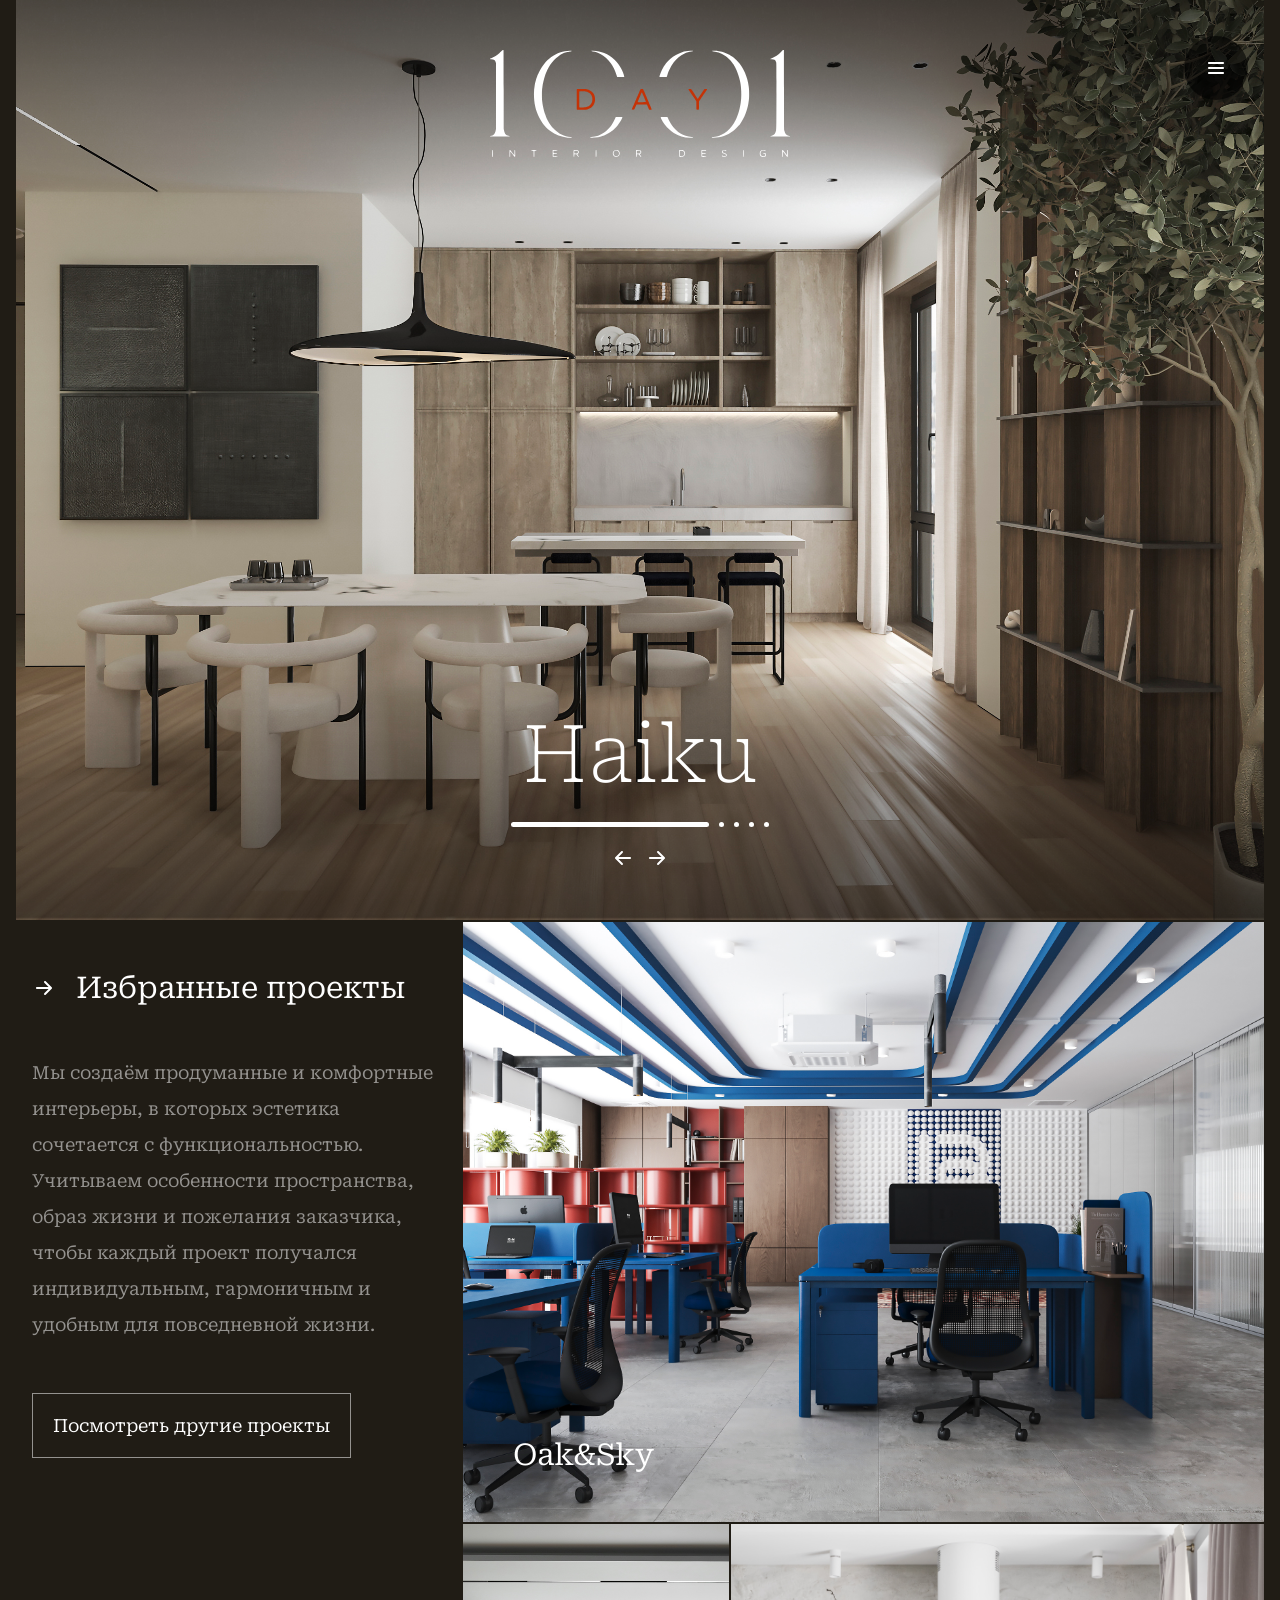
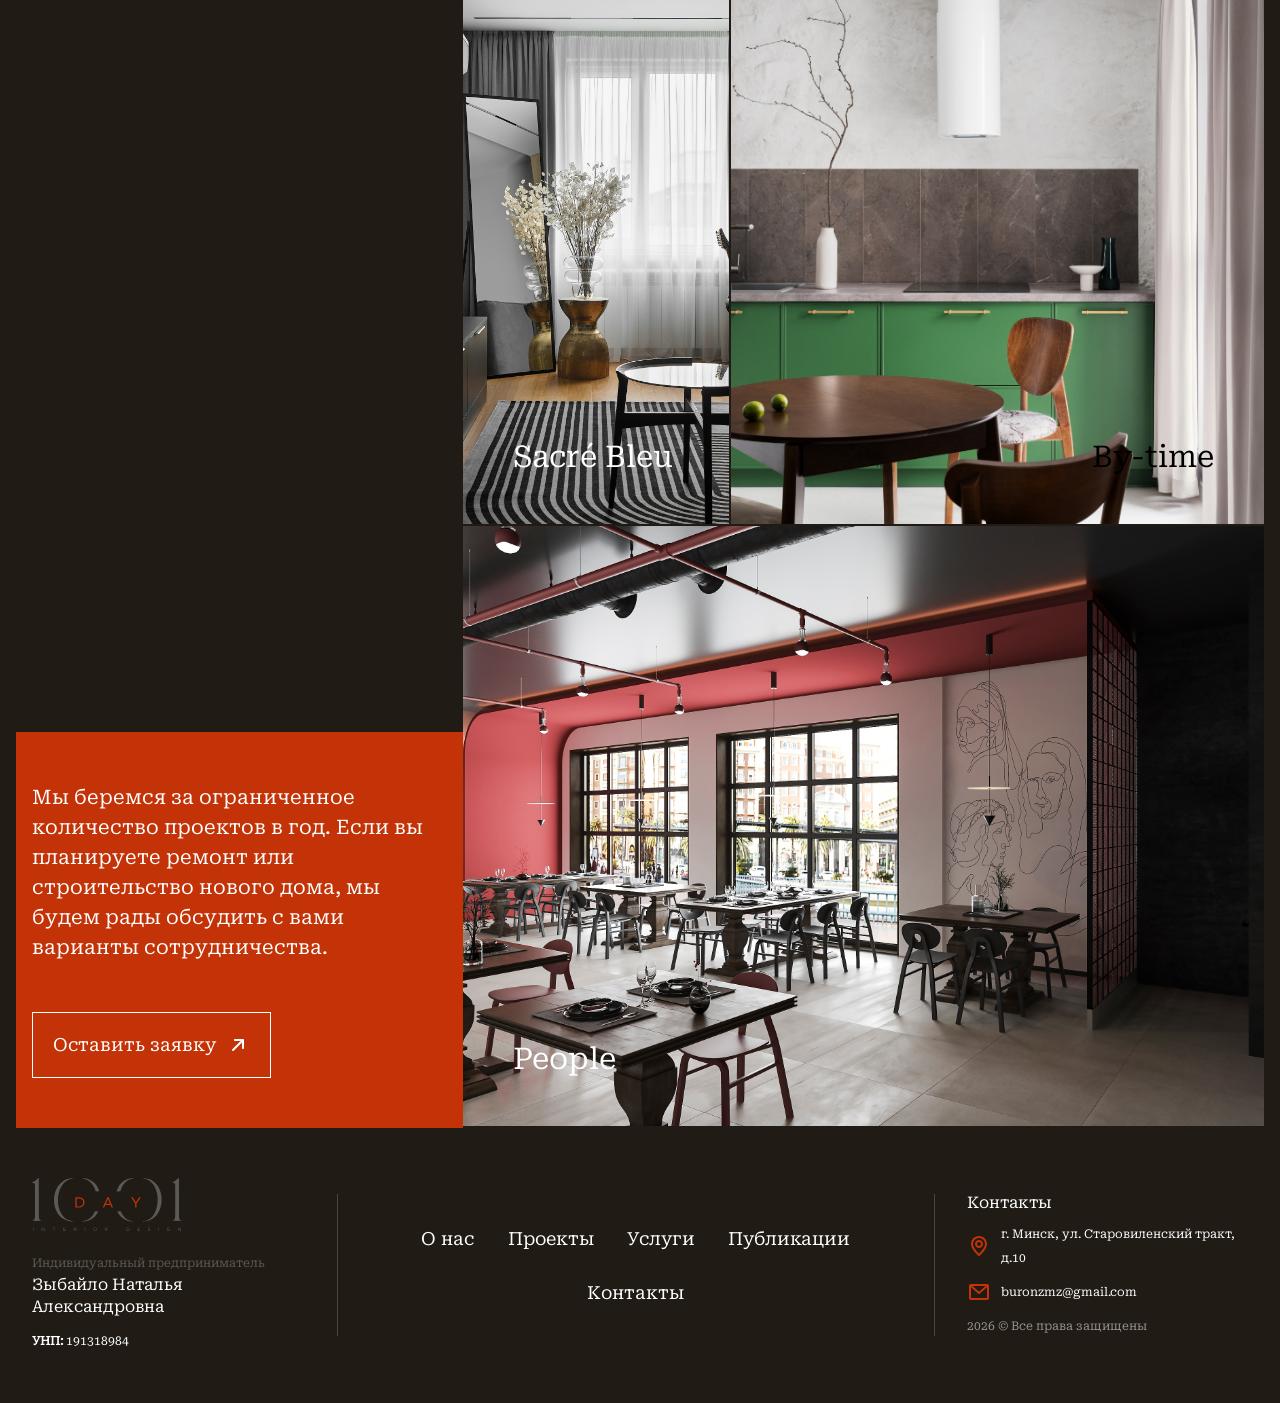
==== index.html @ 86888568 "first commit" ====
<!doctype html>
<html lang="ru">
  <head>
    <meta charset="UTF-8">
    <meta name="viewport" content="width=device-width, initial-scale=1">
    <meta name="description" content="1001 DAY — студия дизайна интерьеров. Продуманные и комфортные пространства.">
    <title>
      1001 DAY — Дизайн интерьеров
    </title>
    <link rel="stylesheet" href="assets/vendor/swiper-bundle.min.css">
    <link rel="stylesheet" href="styles.css">
    <script src="assets/vendor/swiper-bundle.min.js" defer>
    </script>
    <script src="script.js" defer>
    </script>
  </head>
  <body>
    <div class="page page--home" id="top">
      <header class="site-header site-header--home">
        <a class="site-header__logo" href="#top" aria-label="1001 DAY — главная">
          <img src="assets/icons/logo.svg" alt="1001 DAY">
        </a>
        <button class="site-header__menu" type="button" data-open="menu-dialog" aria-label="Открыть меню" aria-controls="menu-dialog" aria-expanded="false">
          <img src="assets/icons/menu.svg" alt="">
        </button>
      </header>
      <main class="home-content">
        <section class="hero swiper" aria-label="Проекты студии">
          <div class="hero__slides swiper-wrapper">
            <div class="hero__slide swiper-slide">
              <img class="hero__image" src="assets/images/haiku.png" alt="Haiku — интерьер кухни и столовой">
              <h1 class="hero__title">
                <a href="project.html">
                  Haiku
                </a>
              </h1>
            </div>
            <div class="hero__slide swiper-slide">
              <img class="hero__image" src="assets/images/oak-sky.png" alt="Oak&amp;Sky — офис с синими рабочими столами">
              <h2 class="hero__title">
                <a href="project.html">
                  Oak&amp;Sky
                </a>
              </h2>
            </div>
            <div class="hero__slide swiper-slide">
              <img class="hero__image" src="assets/images/sacre-bleu.png" alt="Sacré Bleu — интерьер гостиной">
              <h2 class="hero__title">
                <a href="project.html">
                  Sacré Bleu
                </a>
              </h2>
            </div>
            <div class="hero__slide swiper-slide">
              <img class="hero__image" src="assets/images/by-time.png" alt="By-time — кухня с зелеными фасадами">
              <h2 class="hero__title">
                <a href="project.html">
                  By-time
                </a>
              </h2>
            </div>
            <div class="hero__slide swiper-slide">
              <img class="hero__image" src="assets/images/people.png" alt="People — интерьер ресторана">
              <h2 class="hero__title">
                <a href="project.html">
                  People
                </a>
              </h2>
            </div>
          </div>
          <div class="hero__controls">
            <div class="hero__pagination">
            </div>
            <div class="hero__arrows">
              <button class="hero__previous" aria-label="Предыдущий слайд">
                <img src="assets/icons/arrow-prev.svg" alt="">
              </button>
              <button class="hero__next" aria-label="Следующий слайд">
                <img src="assets/icons/arrow-right.svg" alt="">
              </button>
            </div>
          </div>
        </section>
        <section class="projects" id="projects" aria-labelledby="projects-title">
          <div class="projects__intro" id="about">
            <h2 class="projects__heading" id="projects-title">
              <img src="assets/icons/arrow-right.svg" alt="">
              Избранные проекты
            </h2>
            <p class="projects__description">
              Мы создаём продуманные и комфортные интерьеры, в которых эстетика сочетается с функциональностью. Учитываем особенности пространства, образ жизни и пожелания заказчика, чтобы каждый проект получался индивидуальным, гармоничным и удобным для повседневной жизни.
            </p>
            <a class="button button--muted" href="projects.html">
              Посмотреть другие проекты
            </a>
          </div>
          <div class="projects__gallery" id="project-gallery">
            <a class="project project--oak" href="project.html">
              <img class="project__image" src="assets/images/oak-sky.png" alt="Офис Oak&amp;Sky" loading="lazy">
              <h3 class="project__name">
                Oak&amp;Sky
              </h3>
            </a>
            <a class="project project--sacre" href="project.html">
              <img class="project__image" src="assets/images/sacre-bleu.png" alt="Гостиная Sacré Bleu" loading="lazy">
              <h3 class="project__name">
                Sacré Bleu
              </h3>
            </a>
            <a class="project project--by" href="project.html">
              <img class="project__image" src="assets/images/by-time.png" alt="Кухня By-time" loading="lazy">
              <h3 class="project__name project__name--dark">
                By-time
              </h3>
            </a>
            <a class="project project--people" href="project.html">
              <img class="project__image" src="assets/images/people.png" alt="Ресторан People" loading="lazy">
              <h3 class="project__name">
                People
              </h3>
            </a>
          </div>
          <div class="projects__contact" id="services">
            <p>
              Мы беремся за ограниченное количество проектов в год. Если вы планируете ремонт или строительство нового дома, мы будем рады обсудить с вами варианты сотрудничества.
            </p>
            <button class="button" type="button" data-open="request-dialog">
              Оставить заявку
              <img src="assets/icons/arrow-up.svg" alt="">
            </button>
          </div>
        </section>
      </main>
      <footer class="footer" id="contacts">
        <div class="footer__company">
          <a class="footer__logo" href="#top">
            <img src="assets/icons/logo-footer.svg" alt="1001 DAY">
          </a>
          <p class="footer__legal">
            <span>
              Индивидуальный предприниматель
            </span>
            <br>
            Зыбайло Наталья Александровна
          </p>
          <p class="footer__tax">
            <strong>
              УНП:
            </strong>
            191318984
          </p>
        </div>
        <img class="footer__divider" src="assets/icons/divider.svg" alt="">
        <nav class="footer__navigation" aria-label="Навигация в подвале">
          <a href="about.html">
            О нас
          </a>
          <a href="projects.html">
            Проекты
          </a>
          <a href="services.html">
            Услуги
          </a>
          <a href="publications.html">
            Публикации
          </a>
          <a href="contacts.html">
            Контакты
          </a>
        </nav>
        <img class="footer__divider" src="assets/icons/divider.svg" alt="">
        <div class="footer__contacts">
          <p>
            Контакты
          </p>
          <p class="footer__detail">
            <img src="assets/icons/location.svg" alt="">
            г. Минск, ул. Старовиленский тракт, д.10
          </p>
          <a class="footer__detail" href="mailto:buronzmz@gmail.com">
            <img src="assets/icons/email.svg" alt="">
            buronzmz@gmail.com
          </a>
          <p class="footer__copyright">
            2026 © Все права защищены
          </p>
        </div>
      </footer>
    </div>
    <dialog class="menu" id="menu-dialog" aria-label="Меню">
      <button class="dialog-close" type="button" data-close aria-label="Закрыть меню">
        <img src="assets/icons/close.svg" alt="">
      </button>
      <nav class="menu__navigation">
        <a href="about.html">
          О нас
        </a>
        <a href="projects.html">
          Проекты
        </a>
        <a href="services.html">
          Услуги
        </a>
        <a href="publications.html">
          Публикации
        </a>
        <a href="contacts.html">
          Контакты
        </a>
      </nav>
    </dialog>
    <dialog class="request" id="request-dialog" aria-labelledby="request-title">
      <button class="dialog-close" type="button" data-close aria-label="Закрыть заявку">
        <img src="assets/icons/close.svg" alt="">
      </button>
      <h2 class="request__title" id="request-title">
        Заявка на дизайн
      </h2>
      <form class="request__form">
        <label class="request__field">
          Ваше имя
          <input name="name" placeholder="Иван" autocomplete="name" required>
        </label>
        <label class="request__field">
          Ваш телефон
          <input type="tel" name="phone" placeholder="+ 375 ___ - __ - __" autocomplete="tel" required>
        </label>
        <label class="request__field">
          E-mail для связи
          <input type="email" name="email" placeholder="info@mail.by" autocomplete="email">
        </label>
        <label class="request__field">
          Объект
          <select name="object">
            <option>
              Дом
            </option>
            <option>
              Квартира
            </option>
            <option>
              Коммерческое помещение
            </option>
          </select>
        </label>
        <label class="request__field">
          Площадь объекта
          <input type="number" name="area" min="1" placeholder="100 кв.м.">
        </label>
        <label class="request__field">
          Необходимая услуга
          <select name="service">
            <option>
              Консультация
            </option>
            <option>
              Дизайн интерьера
            </option>
            <option>
              Авторский надзор
            </option>
          </select>
        </label>
        <div class="request__details">
          <label class="request__field">
            Адрес объекта
            <textarea name="address" placeholder="г. Минск, ул. Ленина, 123, кв. 1">
            </textarea>
          </label>
          <label class="request__field">
            Комментарий
            <textarea name="comment" placeholder="Ваш комментарий (если хотите что-то добавить о проекте)">
            </textarea>
          </label>
        </div>
        <p class="request__status" role="status" hidden>
        </p>
        <button class="button request__submit" type="submit">
          Оставить заявку
          <img src="assets/icons/arrow-up.svg" alt="">
        </button>
      </form>
    </dialog>
  </body>
</html>
---- styles.css ----
@font-face {
  font-family: 'Roboto Serif';
  src: url('assets/fonts/roboto-serif-thin.ttf') format('truetype');
  font-weight: 100;
  font-display: swap;
}

@font-face {
  font-family: 'Roboto Serif';
  src: url('assets/fonts/roboto-serif-regular.ttf') format('truetype');
  font-weight: 400;
  font-display: swap;
}

:root {
  --background: #201c15;
  --muted: #94928f;
  --accent: #c43307;
  --content-width: 1820px;
  --gutter: 16px;
}

* {
  box-sizing: border-box;
}

html {
  scroll-behavior: smooth;
}

body {
  margin: 0;
  background: var(--background);
  color: #fff;
  font-family: 'Roboto Serif', Georgia, serif;
  font-weight: 400;

  &.is-dialog-open {
    overflow: hidden;
  }
}

button,
input,
select,
textarea {
  font: inherit;
}

button,
a {
  -webkit-tap-highlight-color: transparent;
}

button {
  cursor: pointer;
}

a {
  color: inherit;
  text-decoration: none;
}

button {
  color: inherit;
}

p,
h1,
h2,
h3 {
  margin: 0;
}

button {
  background: none;
  border: 0;
}

img {
  display: block;
  max-width: 100%;
}

:focus-visible {
  outline: 2px solid #e96d42;
  outline-offset: 5px;
}

.page {
  max-width: calc(var(--content-width) + var(--gutter) * 2);
  padding-inline: var(--gutter);
  margin: auto;
}

.hero {
  height: 920px;
  isolation: isolate;
}

.hero__slide {
  position: relative;
  overflow: hidden;

  &::after {
    content: '';
    position: absolute;
    inset: 0;
    background: url('assets/images/hero-shade.png') center bottom/100% 64% no-repeat;
    pointer-events: none;
  }
}

.hero__image {
  width: 100%;
  height: 100%;
  object-fit: cover;
}

.site-header--home {
  position: absolute;
  z-index: 3;
  top: 0;
  left: 0;
  width: 100%;
  padding: 50px 16px;
  display: flex;
  justify-content: center;
  align-items: center;
  background: url('assets/images/header-shade.png') center/100% 100%;
}

.site-header__logo {
  width: 300px;
}

.site-header__menu {
  position: absolute;
  right: 16px;
  top: 36px;
  background: #0009;
  border-radius: 50%;
  padding: 20px;

  & img {
    width: 24px;
    height: 24px;
  }
}

.hero__title {
  position: absolute;
  z-index: 2;
  bottom: 118px;
  left: 0;
  width: 100%;
  text-align: center;
  font-size: 80px;
  font-weight: 100;
}

.hero__controls {
  position: absolute;
  z-index: 3;
  bottom: 50px;
  left: 0;
  right: 0;
  display: flex;
  align-items: center;
  flex-direction: column;
  gap: 10px;
}

.hero__pagination {
  width: auto !important;
  display: flex;
  gap: 10px;
  align-items: center;
  height: 24px;

  & .swiper-pagination-bullet {
    height: 5px;
    width: 5px;
    opacity: 1;
    margin: 0 !important;
    border-radius: 50px;
    background: #fff;
    transition: width .6s;
  }

  & .swiper-pagination-bullet-active {
    width: 198px;
  }
}

.hero__arrows {
  display: flex;
  gap: 10px;

  & button {
    padding: 0;
  }

  & img {
    width: 24px;
    height: 24px;
  }
}

.hero__previous img {
  transform: rotate(180deg);
}

.projects {
  display: grid;
  grid-template-columns: 35.833333% 1fr;
  grid-template-rows: 1fr auto;
}

.projects__intro {
  padding: 50px 16px;
  display: flex;
  flex-direction: column;
  align-items: flex-start;
  gap: 50px;
}

.projects__heading {
  display: flex;
  gap: 20px;
  align-items: center;
  font-size: 30px;
  font-weight: 400;

  & img {
    width: 24px;
    height: 24px;
  }
}

.projects__description {
  font-size: 18px;
  line-height: 2;
  color: var(--muted);
}

.button {
  display: inline-flex;
  align-items: center;
  justify-content: center;
  gap: 10px;
  padding: 20px;
  border: 1px solid #fff;
  font-size: 18px;
  line-height: 1.3;
  transition: background .3s;

  &:hover {
    background: #ffffff15;
  }

  & img {
    width: 24px;
    height: 24px;
  }
}

.button--muted {
  border-color: var(--muted);
}

.projects__gallery {
  grid-column: 2;
  grid-row: 1/3;
  display: grid;
  grid-template-columns: 1fr 2fr;
  gap: 2px;
  padding-block: 2px;
}

.project {
  position: relative;
  overflow: hidden;
  min-width: 0;
  height: 600px;

  &:hover .project__image {
    transform: scale(1.07);
  }
}

.project--oak,
.project--people {
  grid-column: 1/-1;
}

.project__image {
  width: 100%;
  height: 100%;
  object-fit: cover;
  transition: transform 2.5s cubic-bezier(.2, .6, .3, 1);
}

.project__name {
  position: absolute;
  bottom: 50px;
  left: 50px;
  font-size: 30px;
  font-weight: 400;
}

.project__name--dark {
  left: auto;
  right: 50px;
  color: #000;
}

.projects__contact {
  padding: 50px 16px;
  background: var(--accent);
  display: flex;
  flex-direction: column;
  align-items: flex-start;
  gap: 50px;
  font-size: 20px;
  line-height: 1.5;
}

.footer {
  padding: 50px 16px;
  display: flex;
  align-items: center;
  justify-content: space-between;
  gap: 32px;
}

.footer__company {
  max-width: 335px;
}

.footer__logo {
  display: block;
  width: 150px;
  margin-bottom: 20px;
}

.footer__legal {
  font-size: 16px;
  line-height: 1.4;

  & span {
    font-size: 12px;
    color: #5b5954;
  }
}

.footer__tax {
  font-size: 12px;
  margin-top: 10px;
  line-height: 2;
}

.footer__divider {
  height: 142px;
  width: 1px;
  object-fit: fill;
}

.footer__navigation {
  display: flex;
  flex-wrap: wrap;
  justify-content: center;
  gap: clamp(20px, 2.6vw, 50px);
  font-size: 18px;
}

.footer__contacts {
  display: flex;
  flex-direction: column;
  gap: 10px;
}

.footer__detail {
  display: flex;
  gap: 10px;
  align-items: center;
  font-size: 12px;
  line-height: 2;

  & img {
    width: 24px;
    height: 24px;
  }
}

.footer__copyright {
  color: var(--muted);
  font-size: 12px;
  line-height: 2;
}

dialog {
  color: #fff;
  border: 0;
  padding: 0;
  max-width: none;
  max-height: none;

  &::backdrop {
    background: #0006;
    backdrop-filter: blur(5px);
  }
}

.dialog-close {
  position: absolute;
  top: 36px;
  right: 36px;
  width: 64px;
  height: 64px;
  font: 32px/1 Arial, sans-serif;
  border-radius: 50%;

  & img {
    width: 24px;
    height: 24px;
    margin: auto;
  }

  &:hover {
    background: #ffffff15;
  }
}

.menu {
  margin: 0 0 0 auto;
  width: 393px;
  max-width: 100%;
  height: 100dvh;
  background: #94928f80;
  backdrop-filter: blur(24px);
  transform: translateX(100%);
  transition: transform .65s cubic-bezier(.2, .7, .3, 1);

  &.is-open {
    transform: translateX(0);
  }
}

.menu__navigation {
  padding: 300px 50px 50px;
  display: flex;
  flex-direction: column;
  gap: 50px;
  font-size: 18px;
}

.request {
  position: fixed;
  top: 50%;
  left: 50%;
  right: auto;
  bottom: auto;
  margin: 0;
  width: min(1600px, calc(100% - 32px));
  height: auto;
  max-height: calc(100dvh - 32px);
  overflow: auto;
  padding: clamp(40px, 5.2vw, 100px);
  background: #94928f80;
  backdrop-filter: blur(24px);
  box-shadow: 0 57px 73px -19px #0003;
  transform: translate(-50%, calc(-50dvh - 100%));
  transition: transform .7s cubic-bezier(.2, .7, .3, 1);

  &.is-open {
    transform: translate(-50%, -50%);
  }

  &::backdrop {
    background: #0002;
    backdrop-filter: none;
  }
}

.request__title {
  font-weight: 400;
  font-size: clamp(28px, 3vw, 60px);
  margin-bottom: 30px;
}

.request__form {
  display: grid;
  grid-template-columns: repeat(3, minmax(0, 1fr));
  gap: 24px 40px;
}

.request__field {
  display: flex;
  flex-direction: column;
  gap: 10px;
  font-size: 18px;
  line-height: 2;

  & input,
  & select,
  & textarea {
    min-width: 0;
    width: 100%;
    border: 0;
    background: #a19f9d;
    color: #fff;
    padding: 15px 20px;
    border-radius: 0;
    font-size: clamp(16px, 1.35vw, 26px);
    line-height: 1.5;
  }

  & input::placeholder,
  & textarea::placeholder {
    color: #d4d0cb;
  }

  & select {
    color: #eee;
    appearance: none;
    background: #a19f9d url('assets/icons/chevron-down.svg') no-repeat right 20px center;
    padding-right: 54px;
  }

  & textarea {
    resize: vertical;
    min-height: 130px;
  }
}

.request__details {
  grid-column: 1/-1;
  display: grid;
  grid-template-columns: 1fr 1fr;
  gap: 40px;
}

.request__status {
  grid-column: 1/3;
  align-self: center;
  font-size: 12px;
  line-height: 1.5;

  &:empty {
    display: none;
  }
}

.request__submit {
  justify-self: end;
  align-self: center;
}

.notice {
  padding: 90px 40px 40px;
  background: var(--background);
  max-width: calc(100% - 32px);

  & h2 {
    font-weight: 400;
    margin-bottom: 20px;
  }
}

@media (max-width: 1100px) and (min-width: 701px) {
  .projects__heading {
    font-size: 24px;
    gap: 10px;
  }

  .projects__intro {
    gap: 30px;
  }

  .projects__description {
    font-size: 16px;
  }

  .project {
    height: 460px;
  }

  .project__name {
    left: 24px;
    bottom: 30px;
  }

  .project__name--dark {
    left: auto;
    right: 24px;
  }

  .footer {
    gap: 20px;
  }

  .footer__contacts {
    max-width: 260px;
  }

  .footer__navigation {
    gap: 20px;
  }
}

@media (max-width: 700px) {
  .hero {
    height: calc((100vw - 32px) * .67558);
  }

  .site-header--home {
    padding: 20px 16px;
    justify-content: space-between;
  }

  .site-header__logo {
    width: 136.099px;
  }

  .site-header__menu {
    position: static;
    padding: 10px;
  }

  .hero__title {
    font-size: 40px;
    bottom: 54px;
  }

  .hero__controls {
    bottom: 20px;
    gap: 0;
  }

  .hero__arrows {
    display: none;
  }

  .hero__pagination .swiper-pagination-bullet {
    width: 3px;
    height: 3px;
  }

  .hero__pagination .swiper-pagination-bullet-active {
    width: 198px;
    height: 2px;
  }

  .projects {
    display: flex;
    flex-direction: column;
  }

  .projects__intro {
    padding: 20px 16px;
    gap: 20px;
  }

  .projects__heading {
    font-size: 25px;
    gap: 10px;
    align-items: flex-start;
  }

  .projects__description {
    font-size: 16px;
    line-height: 1.5;
  }

  .button {
    width: 100%;
    padding: 20px 10px;
  }

  .projects__gallery {
    width: 100%;
    display: flex;
    flex-direction: column;
    gap: 0;
    padding: 0;
  }

  .project {
    height: auto;
  }

  .project--oak {
    aspect-ratio: 2500/1768;
  }

  .project--sacre {
    height: 600px;
  }

  .project--by {
    aspect-ratio: 393/272;
  }

  .project--people {
    aspect-ratio: 393/269;
  }

  .project__name {
    left: 20px;
    bottom: 20px;
    font-size: 30px;
  }

  .project__name--dark {
    left: auto;
    right: 20px;
  }

  .projects__contact {
    padding: 20px 16px;
    gap: 20px;
    font-size: 16px;
    line-height: 1.5;

    & .button {
      font-size: 20px;
    }
  }

  .footer {
    padding: 20px 16px;
    flex-direction: column;
    gap: 20px;
  }

  .footer__logo {
    margin: 0;
  }

  .footer__legal,
  .footer__tax,
  .footer__divider,
  .footer__contacts>p:first-child,
  .footer__detail {
    display: none;
  }

  .footer__navigation {
    gap: 20px;
    font-size: 18px;
  }

  .footer__contacts {
    gap: 0;
  }

  .request {
    padding: 30px 16px;
    height: auto;
    max-height: calc(100dvh - 32px);
  }

  .dialog-close {
    top: 10px;
    right: 10px;
    width: 44px;
    height: 44px;
  }

  .request__title {
    padding-right: 35px;
  }

  .request__form {
    grid-template-columns: 1fr;
    gap: 20px;
  }

  .request__details {
    grid-template-columns: 1fr;
    gap: 20px;
  }

  .request__status {
    grid-column: 1;
  }

  .request__field {
    font-size: 16px;
  }

  .request__submit {
    justify-self: stretch;
  }

  .menu__navigation {
    padding-top: 180px;
  }
}

@media (prefers-reduced-motion:reduce) {
  html {
    scroll-behavior: auto;
  }

  *,
  *::before,
  *::after {
    transition: none !important;
    animation: none !important;
  }
}

/* Внутренние страницы: компактный хедер и сетки портфолио. */

.visually-hidden {
  position: absolute;
  width: 1px;
  height: 1px;
  padding: 0;
  overflow: hidden;
  clip-path: inset(50%);
  white-space: nowrap;
}

.inner-header {
  display: flex;
  align-items: center;
  justify-content: space-between;
  padding: 30px 16px;
  background: url('assets/images/inner-header.png') center / cover;
}

.inner-header__logo {
  display: block;
  width: 180px;
}

.inner-header__menu {
  display: flex;
  align-items: center;
  justify-content: center;
  padding: 20px;
  border-radius: 50%;
  background: #0009;

  & img {
    width: 24px;
    height: 24px;
  }
}

.categories {
  display: grid;
  grid-template-columns: repeat(2, minmax(0, 1fr));
  gap: 50px;
  padding: 50px 16px;
}

.category-card {
  display: flex;
  flex-direction: column;
  gap: 50px;
  min-width: 0;
}

.category-card__title {
  display: flex;
  align-items: center;
  gap: 20px;
  min-height: 86px;
  font-size: clamp(32px, 3.02vw, 58px);
  font-weight: 400;
}

.round-link {
  flex: 0 0 86px;
  width: 86px;
  height: 86px;
  border: 1px solid #5b5954;
  border-radius: 50%;
  display: inline-flex;
  align-items: center;
  justify-content: center;
  transition: background .3s;

  & img {
    width: 24px;
    height: 24px;
  }
}

.round-link:hover,
.category-card:hover .round-link {
  background: #ffffff15;
}

.category-card__media,
.portfolio-card__media,
.project-gallery__item {
  overflow: hidden;
  aspect-ratio: 2500 / 1768;
}

.category-card__media {
  aspect-ratio: 885 / 588.288;
}

.category-card__image,
.portfolio-card__image,
.project-gallery__image {
  width: 100%;
  height: 100%;
  object-fit: cover;
}

.category-card__image,
.portfolio-card__image {
  transition: transform 2.5s cubic-bezier(.2, .6, .3, 1);
}

.category-card:hover .category-card__image,
.portfolio-card:hover .portfolio-card__image {
  transform: scale(1.07);
}

.page-heading {
  display: flex;
  align-items: center;
  gap: 30px;
  padding: 50px 16px;
}

.page-heading--gallery {
  padding-block: 20px;
}

.page-heading__title {
  min-width: 0;
  font-size: clamp(40px, 4.167vw, 80px);
  line-height: 1.2;
  font-weight: 100;
}

.portfolio-grid,
.project-gallery {
  display: grid;
  grid-template-columns: repeat(3, minmax(0, 1fr));
  gap: 50px;
  padding: 50px 16px;
}

.portfolio-card {
  display: flex;
  flex-direction: column;
  gap: 10px;
  min-width: 0;
}

.portfolio-card__title {
  font-size: 40px;
  font-weight: 400;
}

.request__submit {
  grid-column: 3;
}

@media (max-width: 1100px) {
  .portfolio-grid,
  .project-gallery {
    grid-template-columns: repeat(2, minmax(0, 1fr));
    gap: 30px;
  }

  .categories {
    gap: 30px;
  }

  .category-card__title {
    min-height: 116px;
    font-size: 36px;
  }

  .round-link {
    flex-basis: 64px;
    width: 64px;
    height: 64px;
  }

  .portfolio-card__title {
    font-size: 30px;
  }
}

@media (max-width: 700px) {
  .inner-header {
    padding-block: 20px;
  }

  .inner-header__logo {
    width: 136px;
  }

  .inner-header__menu {
    padding: 10px;
  }

  .categories,
  .portfolio-grid,
  .project-gallery {
    grid-template-columns: 1fr;
    gap: 30px;
    padding: 20px 0 30px;
  }

  .category-card {
    gap: 20px;
  }

  .category-card__title {
    min-height: 0;
    font-size: clamp(25px, 6.5vw, 36px);
    gap: 16px;
  }

  .round-link {
    flex-basis: 48px;
    width: 48px;
    height: 48px;
  }

  .page-heading,
  .page-heading--gallery {
    padding: 20px 0;
    gap: 16px;
  }

  .page-heading__title {
    font-size: clamp(30px, 8vw, 48px);
    overflow-wrap: anywhere;
  }

  .portfolio-card__title {
    font-size: 30px;
  }

  .request__submit {
    grid-column: 1;
  }
}

/* Услуги, рассказ о студии и контактная информация. */

.service,
.about,
.contact-details {
  display: grid;
  grid-template-columns: 35.833333% minmax(0, 1fr);
}

.service__content {
  padding: 50px 16px;
  display: flex;
  flex-direction: column;
  align-items: flex-start;
  gap: 50px;
}

.service__title {
  font-size: 40px;
  font-weight: 400;
}

.service-stages {
  display: flex;
  flex-direction: column;
  gap: 10px;
  width: 100%;
}

.service-stage__title {
  display: flex;
  align-items: center;
  justify-content: space-between;
  gap: 10px;
  padding: 15px 20px;
  background: #000;
  cursor: pointer;
  font-family: Garamond, Georgia, serif;
  font-size: 30px;
  line-height: 1.5;
  list-style: none;

  &::-webkit-details-marker {
    display: none;
  }

  & img {
    width: 24px;
    height: 24px;
    transition: transform .3s;
  }
}

.service-stage[open] .service-stage__title img {
  transform: rotate(180deg);
}

.service-stage__content {
  padding: 20px;
  background: #5b5954;
  display: flex;
  flex-direction: column;
  gap: 10px;
  font-size: 18px;
  line-height: 2;
}

.service__image {
  width: 100%;
  height: auto;
  aspect-ratio: 2500/1768;
  align-self: start;
  object-fit: cover;
}

.service-divider {
  padding-top: 50px;
  overflow: hidden;

  & img {
    max-width: 100%;
  }
}

.service--second {
  padding-top: 50px;
}

.consultation {
  position: relative;
  isolation: isolate;
  overflow: hidden;
  background: #000;
  display: grid;
  grid-template-columns: 35.833333% minmax(0, 1fr);
  padding: 50px 16px;
  gap: 50px;
}

.consultation__photos {
  position: absolute;
  z-index: -1;
  right: 0;
  top: 0;
  bottom: 0;
  width: 37.34375%;

  & img {
    position: absolute;
    inset: 0;
    width: 100%;
    height: 100%;
    object-fit: cover;
    object-position: top;
  }
}

.consultation__form {
  display: flex;
  flex-direction: column;
  gap: 11px;
  font-family: Garamond, Georgia, serif;

  & .button {
    margin-top: 19px;
    width: 100%;
  }
}

.consultation__field {
  display: flex;
  flex-direction: column;
  gap: 11px;
  font-size: 18px;
  line-height: 1.5;

  & input {
    width: 100%;
    min-width: 0;
    border: 0;
    border-radius: 0;
    background: #ffffff2b;
    padding: 15px 20px;
    font-size: 26px;
    line-height: 1.5;
    color: #fff;
  }

  & input::placeholder {
    color: #d4d0cb;
  }
}

.button--accent {
  background: var(--accent);
  border-color: var(--accent);

  &:hover {
    background: #e04412;
  }
}

.consultation__status:empty {
  display: none;
}

.consultation__status {
  font-size: 16px;
  line-height: 1.5;
}

.consultation__content {
  display: flex;
  flex-direction: column;
  gap: 20px;
  min-width: 0;
}

.consultation__title {
  font-size: 60px;
  font-weight: 400;
}

.icon-list {
  list-style: none;
  margin: 0;
  padding: 0;
  display: flex;
  flex-direction: column;
  gap: 20px;
}

.icon-list__item {
  display: flex;
  align-items: flex-start;
  gap: 10px;
  font-size: 20px;
  line-height: 1.5;

  & img {
    flex: none;
    width: 24px;
    height: 24px;
    margin-top: 3px;
  }
}

.about__content {
  padding: 50px 16px;
  display: flex;
  flex-direction: column;
  gap: 50px;
  font-size: 18px;
  line-height: 2;

  & .icon-list {
    gap: 50px;
  }

  & .icon-list__item {
    font-size: 18px;
    line-height: 2;
  }

  & .icon-list__item img {
    margin-top: 6px;
  }
}

.about__content .page-heading,
.contact-details__content .page-heading {
  padding: 0;
  gap: 20px;
}

.about__intro p+p {
  margin-top: 30px;
}

.about__subtitle {
  font-size: 30px;
  line-height: 1.2;
  font-weight: 400;
  color: #ff3c00;
}

.about__collage {
  position: relative;
  min-height: 1952px;
}

.about__image {
  position: absolute;
  width: 32.305%;
  aspect-ratio: 398/582;
  object-fit: cover;
}

.about__image--1 {
  left: 15.26%;
  top: 6.5%;
}

.about__image--2 {
  left: 40.26%;
  top: 31.55%;
}

.about__image--3 {
  left: 4.95%;
  top: 54%;
}

.about__image--4 {
  left: 56.41%;
  top: 70.18%;
}

.contact-details__content {
  padding: 50px 16px;
  display: flex;
  flex-direction: column;
  gap: 50px;
}

.contact-details__group {
  display: flex;
  flex-direction: column;
  gap: 20px;
}

.contact-details__label {
  font-size: 18px;
  line-height: 2;
  font-weight: 400;
  color: #ff3c00;
}

.contact-detail {
  display: flex;
  align-items: flex-start;
  gap: 10px;
  font-size: 30px;
  line-height: 1.25;

  & img {
    flex: none;
    width: 24px;
    margin-top: 4px;
  }

  & a,
  & p {
    min-width: 0;
    overflow-wrap: anywhere;
  }
}

.contact-detail--owner {
  font-size: 18px;
  line-height: 2;
}

.contact-details__note {
  background: #5b5954;
  padding: 10px 20px;
  font-size: 18px;
  line-height: 2;
}

.contact-details__image {
  width: 100%;
  height: 100%;
  object-fit: cover;
  min-height: 0;
}

@media (max-width: 1100px) {
  .service__title {
    font-size: 30px;
  }

  .service__content,
  .about__content,
  .contact-details__content {
    gap: 30px;
    padding-block: 30px;
  }

  .about__collage {
    min-height: 1400px;
  }

  .about__content .icon-list {
    gap: 30px;
  }

  .consultation {
    gap: 30px;

    & .icon-list__item {
      font-size: 18px;
    }
  }

  .consultation__title {
    font-size: 40px;
  }

  .contact-detail {
    font-size: 24px;
  }

  .contact-detail--owner {
    font-size: 16px;
  }
}

@media (max-width: 700px) {
  .service,
  .about,
  .contact-details {
    grid-template-columns: 1fr;
  }

  .service__content,
  .about__content,
  .contact-details__content {
    padding: 20px 0;
    gap: 25px;
  }

  .service__title {
    font-size: 30px;
  }

  .service__image {
    height: auto;
    aspect-ratio: 2500/1768;
  }

  .service-divider {
    padding-top: 30px;
  }

  .service--second {
    padding-top: 10px;
  }

  .service-stage__title {
    font-size: 25px;
  }

  .service-stage__content {
    font-size: 16px;
    line-height: 1.5;
  }

  .consultation {
    grid-template-columns: 1fr;
    padding: 30px 16px;
    gap: 30px;
  }

  .consultation__photos {
    position: relative;
    width: 100%;
    height: 300px;
    grid-row: 3;
  }

  .consultation__form {
    grid-row: 2;
  }

  .consultation__content {
    grid-row: 1;
  }

  .consultation__title {
    font-size: 36px;
  }

  .consultation__field input {
    font-size: 20px;
  }

  .icon-list__item,
  .consultation .icon-list__item {
    font-size: 16px;
  }

  .about__content {
    font-size: 16px;
    line-height: 1.6;

    & .icon-list {
      gap: 25px;
    }

    & .icon-list__item {
      font-size: 16px;
      line-height: 1.6;
    }
  }

  .about__subtitle {
    font-size: 25px;
  }

  .about__collage {
    min-height: 0;
    padding: 10px 0 30px;
    display: grid;
    grid-template-columns: 1fr 1fr;
    gap: 16px;
    align-items: start;
  }

  .about__image {
    position: static;
    width: 100%;
  }

  .about__image--2,
  .about__image--4 {
    margin-top: 40px;
  }

  .contact-details__content {
    gap: 30px;
  }

  .contact-detail {
    font-size: 23px;
  }

  .contact-detail--owner {
    font-size: 16px;
  }

  .contact-details__label,
  .contact-details__note {
    font-size: 16px;
  }

  .contact-details__image {
    height: auto;
    aspect-ratio: 2500/1768;
  }
}

/* Хедер главной находится перед main, сохраняя наложение на обложку. */

.page--home {
  position: relative;

  & > .site-header--home {
    left: var(--gutter);
    width: calc(100% - var(--gutter) * 2);
  }
}

/* Публикации — 12 карточек из макета Figma. */
.page-heading--publications {
  padding-bottom: 0;
  gap: 20px;
}

.publications-grid {
  display: grid;
  grid-template-columns: repeat(4, minmax(0, 1fr));
  gap: 50px;
  padding: 50px 16px;

  @media (max-width: 1100px) {
    grid-template-columns: repeat(2, minmax(0, 1fr));
    gap: 30px;
  }

  @media (max-width: 700px) {
    grid-template-columns: 1fr;
    padding: 30px 0;
  }
}

.publication-card {
  min-width: 0;
  display: flex;
  flex-direction: column;
  gap: 10px;
}

.publication-card__media {
  aspect-ratio: 2500 / 1768;
  overflow: hidden;
}

.publication-card__image {
  width: 100%;
  height: 100%;
  object-fit: cover;
}

.publication-card__title {
  font-size: 30px;
  font-weight: 400;
  line-height: 2;

  @media (max-width: 1500px) {
    font-size: 24px;
  }
}

.publication-card__meta {
  display: flex;
  align-items: center;
  gap: 10px;
}

.publication-card__date {
  border: 1px solid #5b5954;
  padding: 5px 10px;
  color: #d4d0cb;
  font-size: 10px;
  line-height: 2;
}

.publication-card__arrow {
  transform: scaleX(-1);
}
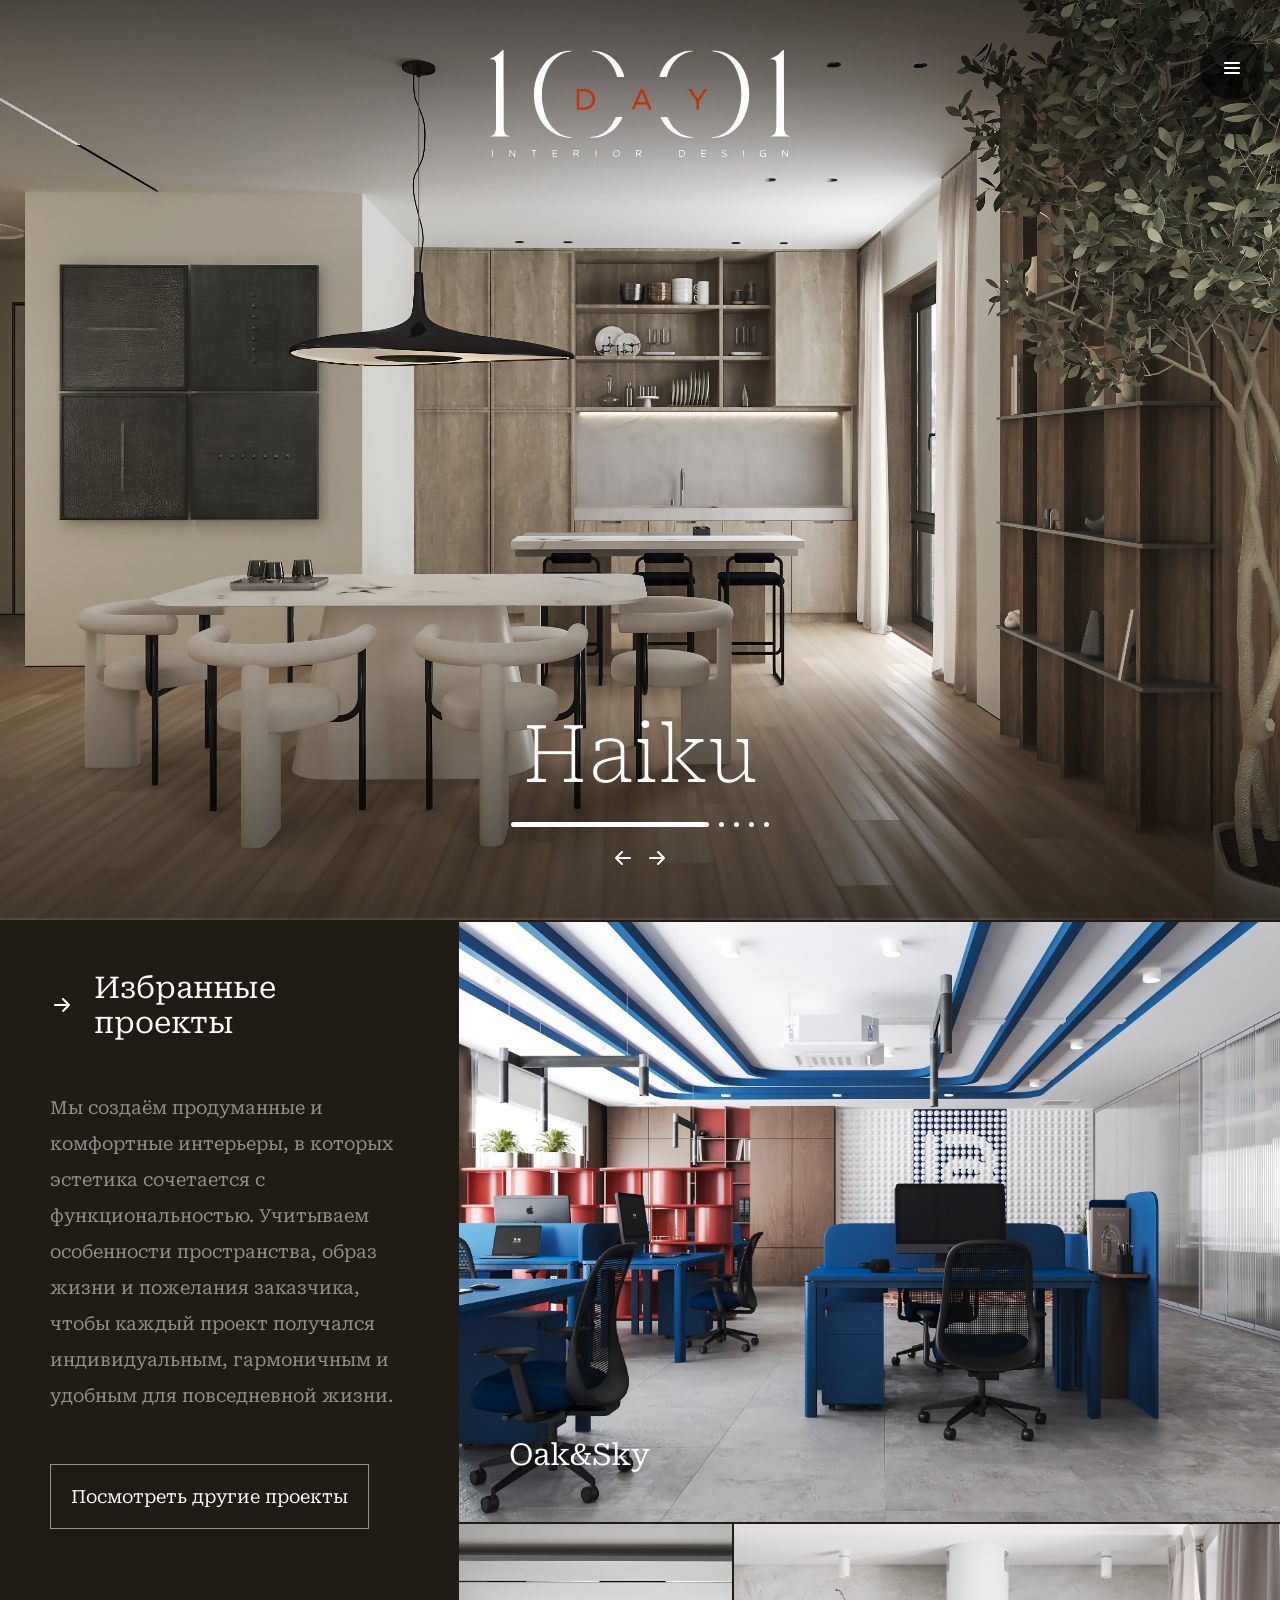
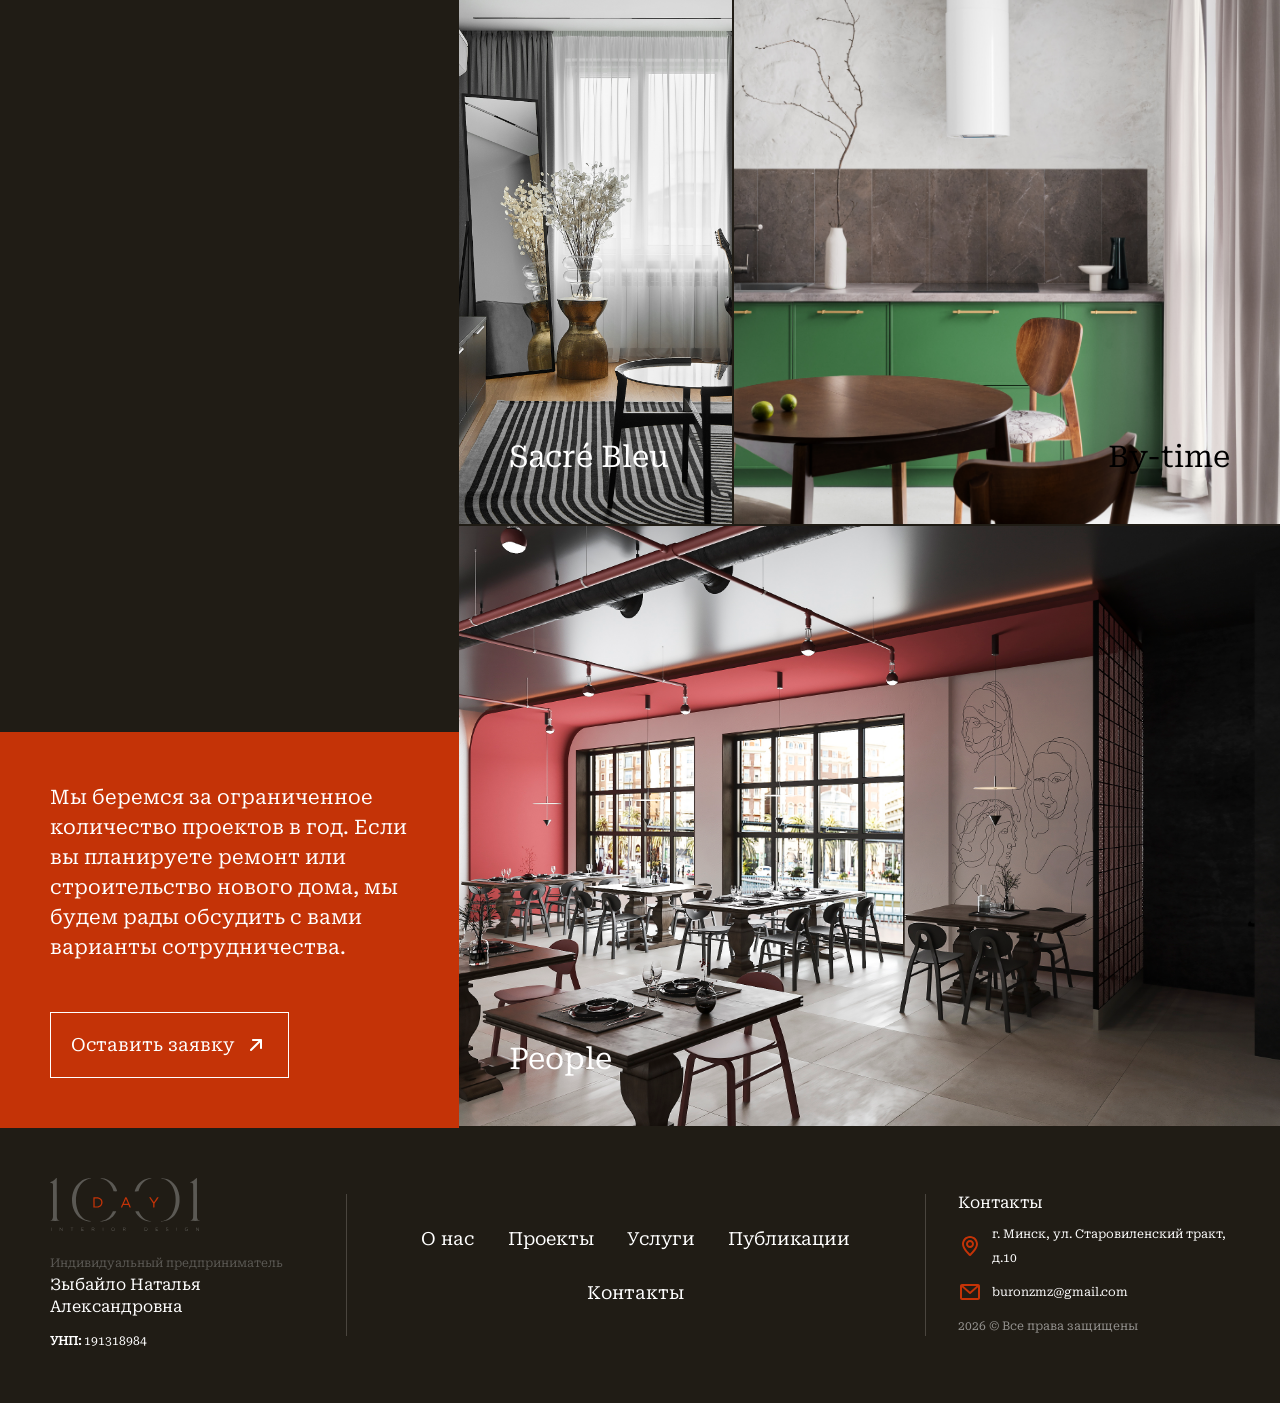
==== commit 5d651d4c: "Refresh cached styles and scripts for updated header" ====
--- a/index.html
+++ b/index.html
@@ -8,10 +8,10 @@
       1001 DAY — Дизайн интерьеров
     </title>
     <link rel="stylesheet" href="assets/vendor/swiper-bundle.min.css">
-    <link rel="stylesheet" href="styles.css">
+    <link rel="stylesheet" href="styles.css?v=bed2378">
     <script src="assets/vendor/swiper-bundle.min.js" defer>
     </script>
-    <script src="script.js" defer>
+    <script src="script.js?v=bed2378" defer>
     </script>
   </head>
   <body>
--- a/styles.css
+++ b/styles.css
@@ -16,8 +16,8 @@
   --background: #201c15;
   --muted: #94928f;
   --accent: #c43307;
-  --content-width: 1820px;
-  --gutter: 16px;
+  --content-width: 1920px;
+  --content-padding: 50px;
 }
 
 * {
@@ -88,8 +88,7 @@
 }
 
 .page {
-  max-width: calc(var(--content-width) + var(--gutter) * 2);
-  padding-inline: var(--gutter);
+  max-width: var(--content-width);
   margin: auto;
 }
 
@@ -118,20 +117,41 @@
 }
 
 .site-header--home {
-  position: absolute;
-  z-index: 3;
+  position: sticky;
+  z-index: 10;
   top: 0;
   left: 0;
   width: 100%;
-  padding: 50px 16px;
-  display: flex;
-  justify-content: center;
+  padding: 50px var(--content-padding);
+  display: flex;
+  justify-content: flex-start;
   align-items: center;
   background: url('assets/images/header-shade.png') center/100% 100%;
+  transition: background-color .35s ease, padding .6s ease;
+
+  &.is-scrolled {
+    background: var(--background) url('assets/images/inner-header.png') center / cover;
+    padding-block: 30px;
+
+    & .site-header__logo {
+      width: 180px;
+      margin-left: 0;
+    }
+
+    & .site-header__menu {
+      position: absolute;
+      right: var(--content-padding);
+      top: 50%;
+      transform: translateY(-50%);
+    }
+  }
 }
 
 .site-header__logo {
   width: 300px;
+  flex-shrink: 0;
+  margin-left: calc(50% - 150px);
+  transition: width .6s ease, margin-left .6s ease;
 }
 
 .site-header__menu {
@@ -218,7 +238,7 @@
 }
 
 .projects__intro {
-  padding: 50px 16px;
+  padding: 50px var(--content-padding);
   display: flex;
   flex-direction: column;
   align-items: flex-start;
@@ -316,7 +336,7 @@
 }
 
 .projects__contact {
-  padding: 50px 16px;
+  padding: 50px var(--content-padding);
   background: var(--accent);
   display: flex;
   flex-direction: column;
@@ -327,7 +347,7 @@
 }
 
 .footer {
-  padding: 50px 16px;
+  padding: 50px var(--content-padding);
   display: flex;
   align-items: center;
   justify-content: space-between;
@@ -610,17 +630,30 @@
 }
 
 @media (max-width: 700px) {
+  :root {
+    --content-padding: 20px;
+  }
+
   .hero {
     height: calc((100vw - 32px) * .67558);
   }
 
   .site-header--home {
-    padding: 20px 16px;
+    padding: 20px var(--content-padding);
     justify-content: space-between;
+
+    &.is-scrolled {
+      padding-block: 20px;
+
+      & .site-header__logo {
+        width: 136px;
+      }
+    }
   }
 
   .site-header__logo {
     width: 136.099px;
+    margin-left: 0;
   }
 
   .site-header__menu {
@@ -658,7 +691,7 @@
   }
 
   .projects__intro {
-    padding: 20px 16px;
+    padding: 20px var(--content-padding);
     gap: 20px;
   }
 
@@ -718,7 +751,7 @@
   }
 
   .projects__contact {
-    padding: 20px 16px;
+    padding: 20px var(--content-padding);
     gap: 20px;
     font-size: 16px;
     line-height: 1.5;
@@ -729,7 +762,7 @@
   }
 
   .footer {
-    padding: 20px 16px;
+    padding: 20px var(--content-padding);
     flex-direction: column;
     gap: 20px;
   }
@@ -825,11 +858,14 @@
 }
 
 .inner-header {
+  position: sticky;
+  top: 0;
+  z-index: 10;
   display: flex;
   align-items: center;
   justify-content: space-between;
-  padding: 30px 16px;
-  background: url('assets/images/inner-header.png') center / cover;
+  padding: 30px var(--content-padding);
+  background: var(--background) url('assets/images/inner-header.png') center / cover;
 }
 
 .inner-header__logo {
@@ -855,7 +891,7 @@
   display: grid;
   grid-template-columns: repeat(2, minmax(0, 1fr));
   gap: 50px;
-  padding: 50px 16px;
+  padding: 50px var(--content-padding);
 }
 
 .category-card {
@@ -870,7 +906,7 @@
   align-items: center;
   gap: 20px;
   min-height: 86px;
-  font-size: clamp(32px, 3.02vw, 58px);
+  font-size: clamp(32px, 2.5vw, 48px);
   font-weight: 400;
 }
 
@@ -929,7 +965,7 @@
   display: flex;
   align-items: center;
   gap: 30px;
-  padding: 50px 16px;
+  padding: 50px var(--content-padding);
 }
 
 .page-heading--gallery {
@@ -948,7 +984,7 @@
   display: grid;
   grid-template-columns: repeat(3, minmax(0, 1fr));
   gap: 50px;
-  padding: 50px 16px;
+  padding: 50px var(--content-padding);
 }
 
 .portfolio-card {
@@ -1012,7 +1048,7 @@
   .project-gallery {
     grid-template-columns: 1fr;
     gap: 30px;
-    padding: 20px 0 30px;
+    padding: 20px var(--content-padding) 30px;
   }
 
   .category-card {
@@ -1033,7 +1069,7 @@
 
   .page-heading,
   .page-heading--gallery {
-    padding: 20px 0;
+    padding: 20px var(--content-padding);
     gap: 16px;
   }
 
@@ -1061,7 +1097,7 @@
 }
 
 .service__content {
-  padding: 50px 16px;
+  padding: 50px var(--content-padding);
   display: flex;
   flex-direction: column;
   align-items: flex-start;
@@ -1146,7 +1182,7 @@
   background: #000;
   display: grid;
   grid-template-columns: 35.833333% minmax(0, 1fr);
-  padding: 50px 16px;
+  padding: 50px var(--content-padding);
   gap: 50px;
 }
 
@@ -1259,7 +1295,7 @@
 }
 
 .about__content {
-  padding: 50px 16px;
+  padding: 50px var(--content-padding);
   display: flex;
   flex-direction: column;
   gap: 50px;
@@ -1300,6 +1336,7 @@
 .about__collage {
   position: relative;
   min-height: 1952px;
+  overflow: clip;
 }
 
 .about__image {
@@ -1330,7 +1367,7 @@
 }
 
 .contact-details__content {
-  padding: 50px 16px;
+  padding: 50px var(--content-padding);
   display: flex;
   flex-direction: column;
   gap: 50px;
@@ -1439,7 +1476,7 @@
   .service__content,
   .about__content,
   .contact-details__content {
-    padding: 20px 0;
+    padding: 20px var(--content-padding);
     gap: 25px;
   }
 
@@ -1471,7 +1508,7 @@
 
   .consultation {
     grid-template-columns: 1fr;
-    padding: 30px 16px;
+    padding: 30px var(--content-padding);
     gap: 30px;
   }
 
@@ -1567,10 +1604,21 @@
 
 .page--home {
   position: relative;
+  display: grid;
+  grid-template-columns: minmax(0, 1fr);
 
   & > .site-header--home {
-    left: var(--gutter);
-    width: calc(100% - var(--gutter) * 2);
+    grid-area: 1 / 1;
+    align-self: start;
+  }
+
+  & > .home-content {
+    grid-area: 1 / 1;
+    min-width: 0;
+  }
+
+  & > .footer {
+    grid-area: 2 / 1;
   }
 }
 
@@ -1584,7 +1632,7 @@
   display: grid;
   grid-template-columns: repeat(4, minmax(0, 1fr));
   gap: 50px;
-  padding: 50px 16px;
+  padding: 50px var(--content-padding);
 
   @media (max-width: 1100px) {
     grid-template-columns: repeat(2, minmax(0, 1fr));
@@ -1593,7 +1641,7 @@
 
   @media (max-width: 700px) {
     grid-template-columns: 1fr;
-    padding: 30px 0;
+    padding: 30px var(--content-padding);
   }
 }
 
